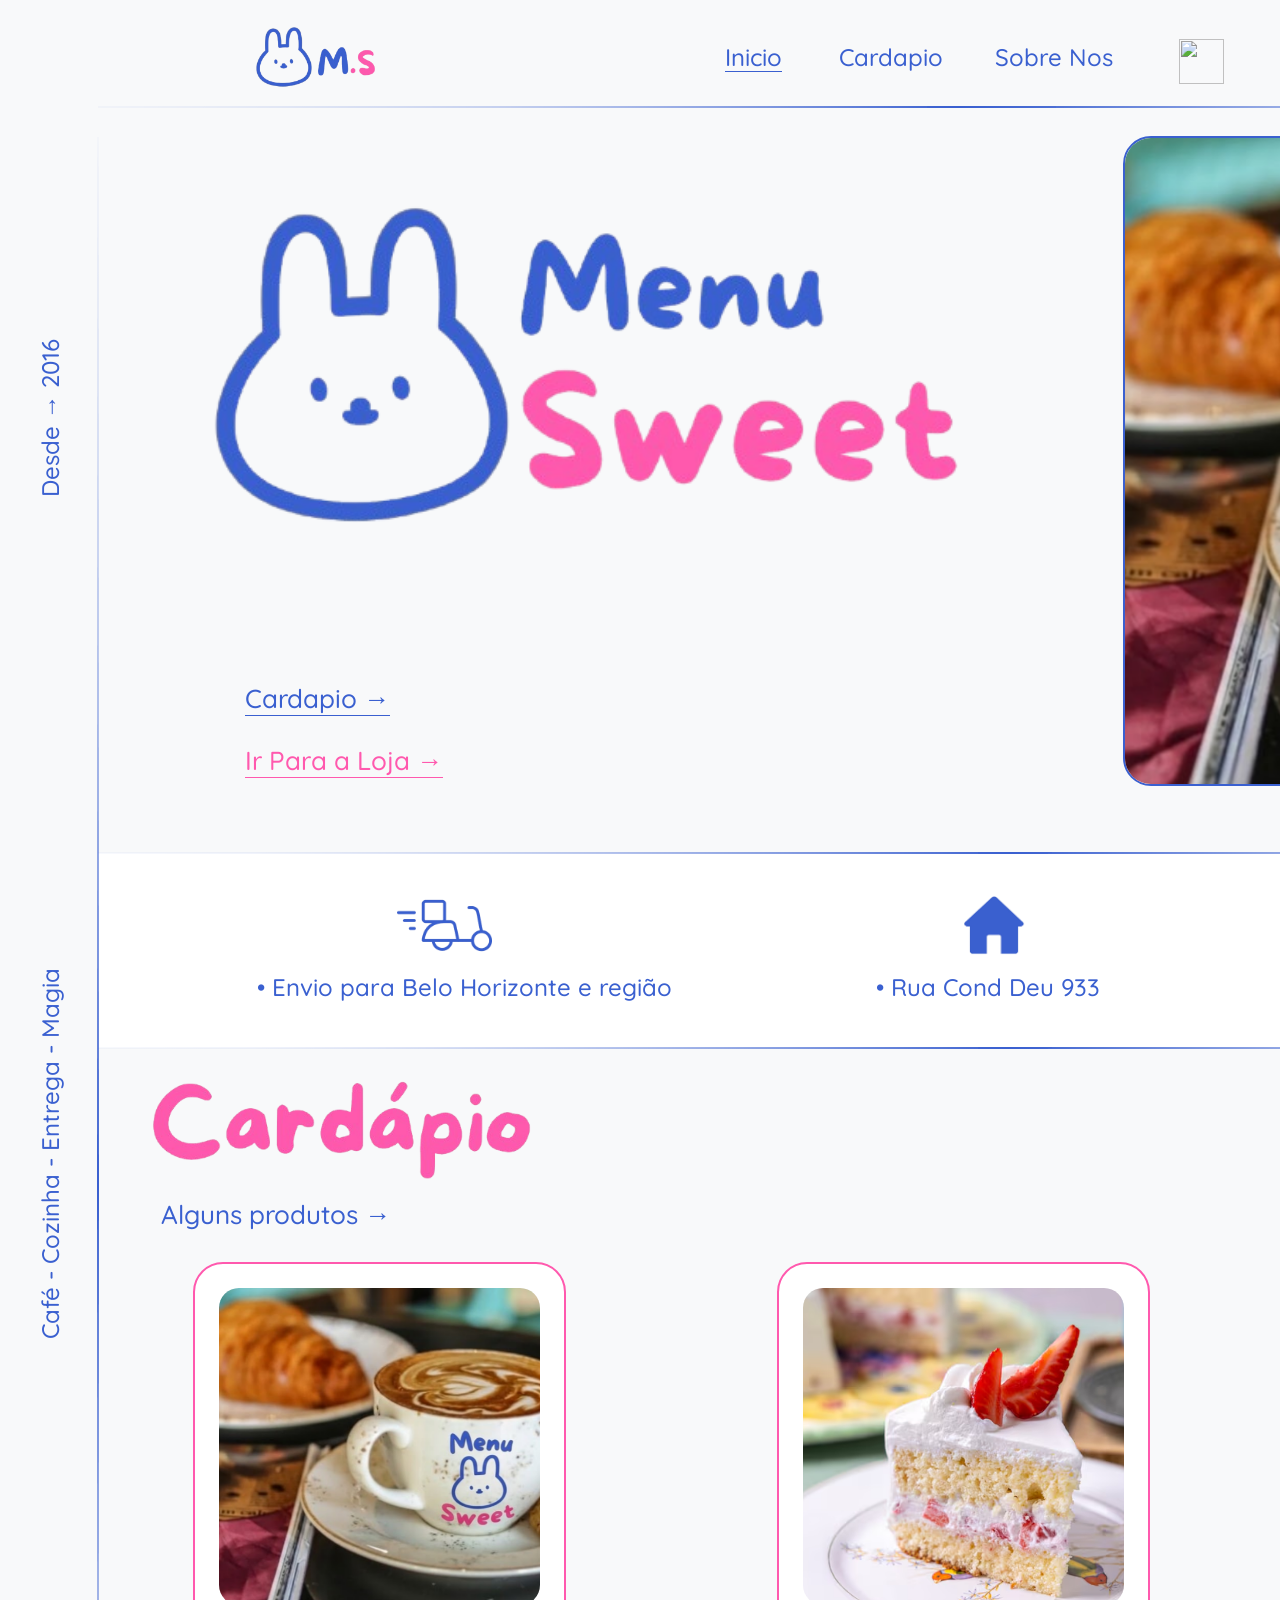
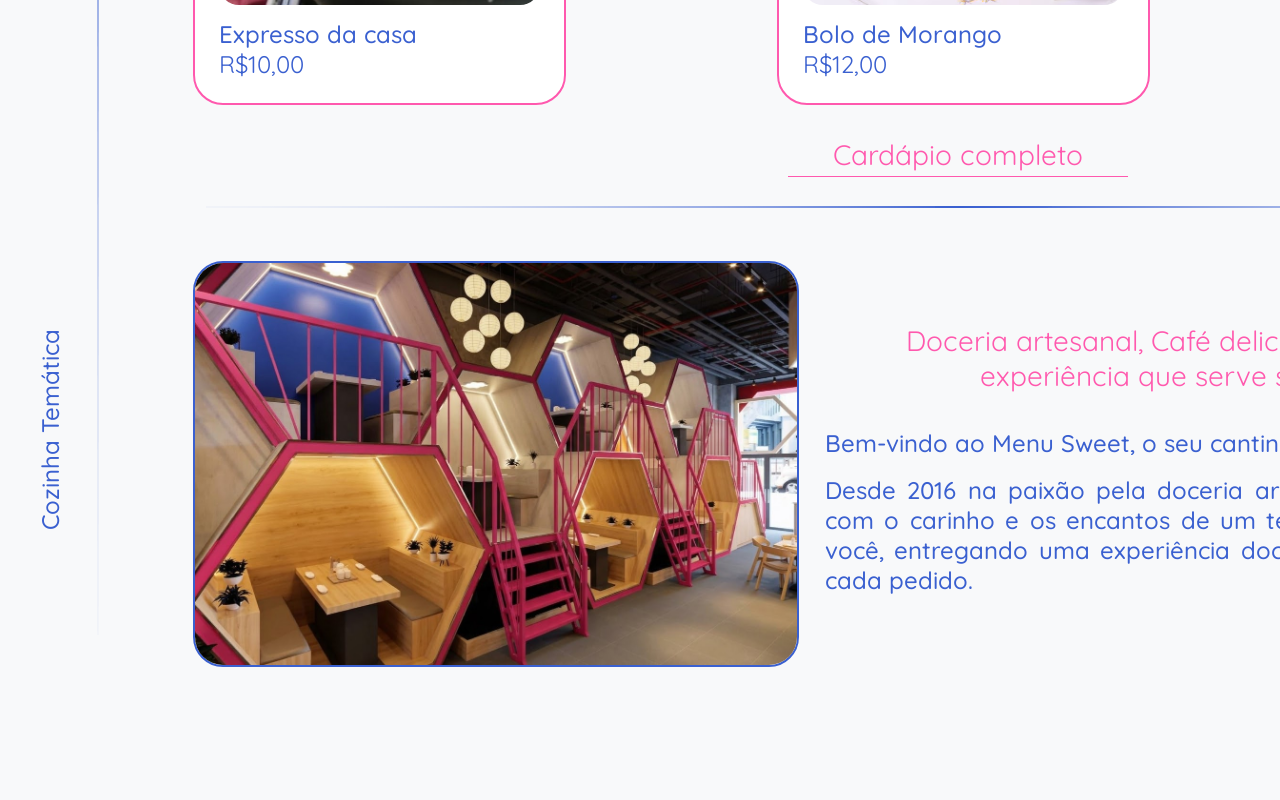
==== index.html @ 848429c4 "Rename LandingPageindex.html to index.html" ====
<!DOCTYPE html>
<html lang="pt-BR">
<head>
    <meta charset="UTF-8">
    <meta name="viewport" content="width=device-width, initial-scale=1.0">
    <link rel="stylesheet" href="landingpage.css">
    <title>Menu Sweet</title>
    <link rel="preconnect" href="https://fonts.googleapis.com">
    <link rel="preconnect" href="https://fonts.gstatic.com" crossorigin>
    <link href="https://fonts.googleapis.com/css2?family=Quicksand:wght@300..700&display=swap" rel="stylesheet">
</head>
<body>

    <header class="topo">
        <div class="topo-interno">
            <div class="linha-header"></div>

            <a href="#inicio" class="logo-pequena"><img src="logo1.png" alt="M.S"></a>

            <a href="#inicio" class="menu-link menu-inicio ativo">Inicio</a>
            <a href="#cardapio" class="menu-link menu-cardapio">Cardapio</a>
            <a href="#sobre" class="menu-link menu-sobre">Sobre Nos</a>

            <button type="button" class="btn-modo" aria-label="Alternar modo claro e escuro">
                <img src="sol.png" alt="" class="icone-sol">
                <img src="lua.png" alt="" class="icone-lua">
                <img src="lua.png" alt="" class="mini-lua">
                <img src="sol.png" alt="" class="mini-sol">
            </button>

            <a href="Cardapioindex.html" class="link-rosa topo-loja">Ir Para a Loja →</a>
        </div>
    </header>

    <div class="pagina" id="inicio">

        <img src="logo2.png" alt="Menu Sweet" class="logo-grande">

        <div class="linha-vertical"></div>

        <span class="lateral lat-desde">Desde → 2016</span>

        <a href="#cardapio" class="link-azul hero-cardapio">Cardapio →</a>
        <a href="#" class="link-rosa hero-loja">Ir Para a Loja →</a>

        <img src="fotocafe.png" alt="Café e croissant" class="foto-cafe">

        <section class="info">
            <div class="info-item item-moto">
                <div class="info-caixa"><img src="moto.png" alt="" class="info-icone icone-moto"></div>
                <p class="info-texto">• Envio para Belo Horizonte e região</p>
            </div>
            <div class="info-item item-casa">
                <div class="info-caixa"><img src="casa.png" alt="" class="info-icone icone-casa"></div>
                <p class="info-texto">• Rua Cond Deu 933</p>
            </div>
            <div class="info-item item-calen">
                <div class="info-caixa"><img src="calendario.png" alt="" class="info-icone icone-calen"></div>
                <p class="info-texto">• Entrega agendada</p>
            </div>
        </section>

        <span class="lateral lat-cafe">Café - Cozinha - Entrega - Magia</span>

        <h2 class="titulo-img titulo-cardapio" id="cardapio"><img src="Fontcardapio.png" alt="Cardápio"></h2>

        <p class="alguns">Alguns produtos →</p>

        <button type="button" class="card-produto c1">
            <img src="fotocafe.png" alt="" class="produto-foto">
            <span class="produto-texto">
                <span class="produto-nome">Expresso da casa</span>
                <span class="produto-preco">R$10,00</span>
            </span>
        </button>
        <button type="button" class="card-produto c2">
            <img src="YDJ33REZYBEMRATFQSNMTTOKQY.png" alt="" class="produto-foto">
            <span class="produto-texto">
                <span class="produto-nome">Bolo de Morango</span>
                <span class="produto-preco">R$12,00</span>
            </span>
        </button>
        <button type="button" class="card-produto c3">
            <img src="400020.jpg" alt="" class="produto-foto">
            <span class="produto-texto">
                <span class="produto-nome">Croissant Premium</span>
                <span class="produto-preco">R$12,00</span>
            </span>
        </button>

        <a href="Cardapioindex.html" class="link-rosa link-expande cardapio-completo">Cardápio completo</a>

        <div class="divisoria"></div>

        <img src="espaço.jpeg" alt="Espaço Menu Sweet" class="foto-espaco">

        <span class="lateral lat-cozinha">Cozinha Temática</span>

        <h2 class="titulo-img titulo-sobre" id="sobre"><img src="FontSobre.png" alt="Sobre Nos"></h2>

        <p class="sobre-destaque">Doceria artesanal, Café delicioso, encantos temáticos e uma experiência que serve sobretudo sabor e alegria.</p>

        <p class="sobre-boas">Bem-vindo ao Menu Sweet, o seu cantinho de magia e sabor!</p>

        <p class="sobre-descricao">Desde 2016 na paixão pela doceria artesanal e pelo café delicioso, preparados com o carinho e os encantos de um tema acolhedor. Nossa missão é cuidar de você, entregando uma experiência doce que sirva, sobretudo, sabor e alegria a cada pedido.</p>

    </div>

     <script src="script.js"></script>
</body>
</html>
---- landingpage.css ----
*{
    padding: 0;
    margin: 0;
    box-sizing: border-box;
}

:root{
    --fundo: #F8F9FA;
    --card: #FFFFFF;
    --titulo: #1E2230;
    --azul: #3A60D0;
    --rosa: #FF59AE;
    --glow: rgba(255, 89, 174, 0.4);
    --linha-fraca: rgba(58, 96, 208, 0.15);
}

:root[data-tema="escuro"]{
    --fundo: #121625;
    --card: #1B2238;
    --titulo: #F9F8FA;
    --azul: #4B72E8;
    --linha-fraca: rgba(75, 114, 232, 0.15);
}

html{
    scroll-behavior: smooth;
    scroll-padding-top: 110px;
}

body{
    background-color: var(--fundo);
    color: var(--titulo);
    font-family: "Quicksand", sans-serif;
    overflow-x: hidden;
    transition: background-color 0.3s ease-in-out, color 0.3s ease-in-out;
}

a{
    text-decoration: none;
}

.topo{
    position: fixed;
    top: 0;
    left: 0;
    width: 100%;
    background-color: var(--fundo);
    z-index: 100;
    transition: background-color 0.3s ease-in-out;
}

.linha-header,
.divisoria,
.info::before,
.info::after{
    height: 2px;
    background: linear-gradient(to right, var(--linha-fraca), var(--azul) 50%, var(--linha-fraca));
    clip-path: polygon(0 40%, 50% 0, 100% 40%, 100% 60%, 50% 100%, 0 60%);
}

.linha-vertical{
    width: 2px;
    background: linear-gradient(to bottom, var(--linha-fraca), var(--azul) 50%, var(--linha-fraca));
    clip-path: polygon(40% 0, 60% 0, 100% 50%, 60% 100%, 40% 100%, 0 50%);
    z-index: 3;
}

.menu-link{
    color: var(--azul);
    font-weight: 500;
    line-height: 30px;
    white-space: nowrap;
    transition: color 0.3s ease-in-out;
}

.menu-link::after{
    content: "";
    position: absolute;
    left: 0;
    bottom: 0;
    width: 100%;
    height: 1px;
    background-color: currentColor;
    transform: scaleX(0);
    transform-origin: center center;
    transition: transform 0.3s ease-in-out;
}

.menu-link.ativo::after,
.menu-link:hover::after{
    transform: scaleX(1);
}

.menu-link:hover{
    color: var(--rosa);
}

.btn-modo{
    padding: 0;
    background: none;
    border: none;
    cursor: pointer;
}

.btn-modo img{
    position: absolute;
    object-fit: contain;
    pointer-events: none;
    transition: opacity 0.3s ease-in-out, transform 0.3s ease-in-out;
}

.icone-sol,
.icone-lua{
    inset: 0;
    width: 100%;
    height: 100%;
}

.mini-sol,
.mini-lua{
    top: -8px;
    right: -8px;
    width: 22px;
    height: 22px;
    opacity: 0;
    transform: scale(0.5);
}

.icone-lua{
    opacity: 0;
}

.btn-modo:hover .icone-sol,
.btn-modo:hover .icone-lua{
    transform: translateY(-5px);
}

.btn-modo:hover .mini-lua{
    opacity: 1;
    transform: translateY(-5px) scale(1);
}

:root[data-tema="escuro"] .icone-sol{
    opacity: 0;
}

:root[data-tema="escuro"] .icone-lua{
    opacity: 1;
}

:root[data-tema="escuro"] .btn-modo:hover .mini-lua{
    opacity: 0;
    transform: scale(0.5);
}

:root[data-tema="escuro"] .btn-modo:hover .mini-sol{
    opacity: 1;
    transform: translateY(-5px) scale(1);
}

.link-azul,
.link-rosa{
    display: inline-block;
    font-size: 26px;
    font-weight: 500;
    line-height: 30px;
    white-space: nowrap;
    padding-bottom: 2px;
    transition: transform 0.3s ease-in-out, color 0.3s ease-in-out;
}

.link-azul{
    color: var(--azul);
}

.link-rosa{
    color: var(--rosa);
}

.link-azul::after,
.link-rosa::after{
    content: "";
    position: absolute;
    left: 0;
    bottom: 0;
    width: 100%;
    height: 1px;
    background-color: currentColor;
    transition: height 0.3s ease-in-out;
}

.link-azul:hover,
.link-rosa:hover{
    transform: translateX(14px);
}

.link-rosa.link-expande:hover{
    transform: scale(1.12);
}

.link-rosa.link-expande:hover::after{
    height: 3px;
}

.lateral{
    white-space: nowrap;
    color: var(--azul);
    font-weight: 500;
    font-size: 24px;
    line-height: 30px;
}

.logo-grande{
    pointer-events: none;
}

.foto-cafe,
.foto-espaco{
    object-fit: cover;
    border: solid 2px var(--azul);
}

.info{
    background-color: var(--card);
    transition: background-color 0.3s ease-in-out;
}

.info::before,
.info::after{
    content: "";
    position: absolute;
    left: 0;
    width: 100%;
}

.info::before{
    top: -1px;
}

.info::after{
    bottom: -1px;
}

.info-item{
    text-align: center;
}

.info-caixa{
    display: flex;
    align-items: center;
    justify-content: center;
}

.info-icone{
    display: block;
    height: auto;
}

.info-texto{
    color: var(--azul);
    font-weight: 500;
}

.titulo-img{
    line-height: 0;
}

.titulo-img img{
    display: block;
    width: 100%;
    height: auto;
}

.alguns{
    color: var(--azul);
    font-weight: 500;
    line-height: 30px;
    white-space: nowrap;
}

.card-produto{
    display: flex;
    flex-direction: column;
    gap: 14px;
    padding: 24px;
    font: inherit;
    text-align: left;
    cursor: pointer;
    -webkit-appearance: none;
    appearance: none;
    -webkit-tap-highlight-color: transparent;
    background-color: var(--card);
    border: solid 2px var(--rosa);
    border-radius: 30px;
    transition: background-color 0.3s ease-in-out, box-shadow 0.3s ease-in-out, transform 0.3s ease-in-out;
}

.card-produto:hover{
    box-shadow: 0 0 24px var(--glow);
    transform: translateY(-6px);
}

.card-produto:active{
    transform: translateY(-2px);
}

.card-produto:focus-visible{
    outline: 2px solid var(--azul);
    outline-offset: 3px;
}

.produto-foto{
    flex: 1 1 auto;
    min-height: 0;
    width: 100%;
    object-fit: cover;
    border-radius: 20px;
}

.produto-texto{
    display: flex;
    flex-direction: column;
}

.produto-nome,
.produto-preco{
    color: var(--azul);
    font-size: 24px;
    line-height: 30px;
    transition: color 0.3s ease-in-out;
}

.produto-nome{
    font-weight: 500;
}

.produto-preco{
    font-weight: 400;
    white-space: nowrap;
}

.card-produto:hover .produto-nome,
.card-produto:hover .produto-preco{
    color: var(--rosa);
}

.seta{
    color: var(--rosa);
    font-size: 30px;
    line-height: 30px;
    cursor: pointer;
}

.cardapio-completo{
    text-align: center;
    font-weight: 400;
}

.sobre-destaque{
    color: var(--rosa);
    font-weight: 400;
    text-align: center;
}

.sobre-boas,
.sobre-descricao{
    color: var(--azul);
    font-weight: 500;
}

@media (min-width: 1025px){
    .pagina{
        position: relative;
        width: 1920px;
        height: 2400px;
        margin: 0 auto;
    }

    .pagina > *{
        position: absolute;
    }

    .linha-header{
        left: 98px;
        top: 106px;
        width: 1722px;
    }

    .linha-vertical{
        left: 97px;
        top: 137px;
        height: 2098px;
    }

    .divisoria{
        left: 206px;
        top: 1806px;
        width: 1508px;
    }

    .topo{
        height: 110px;
    }

    .topo-interno{
        position: relative;
        width: 1920px;
        height: 110px;
        margin: 0 auto;
    }

    .topo-interno > *{
        position: absolute;
    }

    .logo-pequena{
        left: 247px;
        top: -14px;
    }

    .logo-pequena img{
        display: block;
        width: 149px;
        height: auto;
    }

    .menu-link{
        top: 42px;
        font-size: 24px;
    }

    .menu-inicio{ left: 725px; }
    .menu-cardapio{ left: 839px; }
    .menu-sobre{ left: 995px; }

    .btn-modo{
        left: 1179px;
        top: 39px;
        width: 45px;
        height: 45px;
    }

    .topo-loja{
        left: 1483px;
        top: 42px;
        font-size: 24px;
    }

    .lateral{
        transform: translate(-50%, -50%) rotate(-90deg);
    }

    .lat-desde{
        left: 50px;
        top: 418px;
    }

    .lat-cafe{
        left: 50px;
        top: 1153px;
    }

    .lat-cozinha{
        left: 50px;
        top: 2029px;
    }

    .logo-grande{
        left: 193px;
        top: -4px;
        width: 786px;
        height: auto;
    }

    .hero-cardapio{
        left: 245px;
        top: 684px;
    }

    .hero-loja{
        left: 245px;
        top: 746px;
    }

    .foto-cafe{
        left: 1123px;
        top: 136px;
        width: 552px;
        height: 650px;
        border-radius: 28px;
    }

    .info{
        left: 98px;
        top: 853px;
        width: 1822px;
        height: 195px;
    }

    .info-item{
        position: absolute;
        top: 32px;
        width: 600px;
    }

    .item-moto{ left: 66px; }
    .item-casa{ left: 590px; }
    .item-calen{ left: 1152px; }

    .info-caixa{
        height: 80px;
    }

    .icone-moto{ width: 95px; transform: translateX(-20px); }
    .icone-casa{ width: 62px; transform: translateX(6px); }
    .icone-calen{ width: 58px; transform: translateX(16px); }

    .info-texto{
        margin-top: 7px;
        font-size: 24px;
        line-height: 30px;
        white-space: nowrap;
    }

    .titulo-cardapio{
        left: 150px;
        top: 1131px;
        width: 382px;
        transform: translateY(-50%);
    }

    .alguns{
        left: 161px;
        top: 1200px;
        font-size: 26px;
    }

    .card-produto{
        top: 1262px;
        width: 373px;
        height: 443px;
    }

    .c1{ left: 193px; }
    .c2{ left: 777px; }
    .c3{ left: 1361px; }

    .seta{
        top: 1468px;
    }

    .seta-esq{ left: 120px; }
    .seta-dir{ left: 1769px; }

    .cardapio-completo{
        left: 788px;
        top: 1737px;
        width: 340px;
        height: 40px;
        padding: 0 0 4px;
        font-size: 28px;
        line-height: 36px;
    }

    .foto-espaco{
        left: 193px;
        top: 1861px;
        width: 606px;
        height: 406px;
        border-radius: 30px;
    }

    .titulo-sobre{
        right: 151px;
        top: 1865px;
        width: 380px;
        transform: translateY(-50%);
    }

    .sobre-destaque{
        left: 828px;
        top: 1923px;
        width: 940px;
        font-size: 28px;
        line-height: 35px;
    }

    .sobre-boas{
        left: 825px;
        top: 2028px;
        width: 945px;
        font-size: 24px;
        line-height: 30px;
    }

    .sobre-descricao{
        left: 825px;
        top: 2075px;
        width: 945px;
        font-size: 24px;
        line-height: 30px;
        text-align: justify;
    }
}

@media (max-width: 1024px){
    html{
        scroll-padding-top: 100px;
    }

    .topo{
        padding: 6px 16px 8px;
    }

    .topo-interno{
        display: flex;
        flex-wrap: wrap;
        align-items: center;
        column-gap: 14px;
        row-gap: 2px;
    }

    .linha-header,
    .linha-vertical,
    .lateral,
    .seta{
        display: none;
    }

    .logo-pequena{
        flex: 1 1 calc(100% - 60px);
    }

    .logo-pequena img{
        display: block;
        width: 92px;
        height: auto;
        margin: -24px 0 -24px -4px;
    }

    .btn-modo{
        position: relative;
        width: 38px;
        height: 38px;
    }

    .mini-sol,
    .mini-lua{
        top: -6px;
        right: -6px;
        width: 18px;
        height: 18px;
    }

    .menu-link{
        position: relative;
        font-size: 14px;
    }

    .topo-loja{
        position: relative;
        margin-left: auto;
        font-size: 13px;
    }

    .pagina{
        display: flex;
        flex-direction: column;
        width: 100%;
        padding: 100px 20px 40px;
    }

    .logo-grande{
        order: -4;
        display: block;
        width: 100%;
        max-width: 440px;
        height: auto;
        margin: 0 auto;
    }

    .foto-cafe{
        order: -3;
        width: 100%;
        height: 280px;
        margin-top: 8px;
        border-radius: 24px;
    }

    .hero-cardapio,
    .hero-loja{
        position: relative;
        align-self: flex-start;
        font-size: 22px;
    }

    .hero-cardapio{
        order: -2;
        margin-top: 20px;
    }

    .hero-loja{
        order: -1;
        margin-top: 14px;
    }

    .info{
        position: relative;
        margin: 32px -20px 0;
        padding: 20px;
    }

    .info-item{
        padding: 12px 0;
    }

    .info-caixa{
        height: 64px;
    }

    .icone-moto{ width: 76px; }
    .icone-casa{ width: 50px; }
    .icone-calen{ width: 46px; }

    .info-texto{
        margin-top: 6px;
        font-size: 17px;
        line-height: 24px;
    }

    .titulo-cardapio{
        width: min(70%, 300px);
        margin: 36px 0 6px;
    }

    .alguns{
        margin-bottom: 16px;
        font-size: 20px;
    }

    .card-produto{
        flex-direction: row;
        gap: 12px;
        width: 100%;
        height: 150px;
        padding: 12px;
        margin-bottom: 16px;
        border-radius: 24px;
    }

    .produto-foto{
        order: 2;
        flex: 0 0 118px;
        width: 118px;
        height: 100%;
        border-radius: 10px;
    }

    .produto-texto{
        order: 1;
        flex: 1 1 auto;
        min-width: 0;
        padding: 4px 0 4px 4px;
        justify-content: space-between;
    }

    .produto-nome,
    .produto-preco{
        font-size: 18px;
        line-height: 24px;
    }

    .cardapio-completo{
        position: relative;
        align-self: center;
        margin-top: 8px;
        padding: 0 28px 4px;
        font-size: 22px;
    }

    .divisoria{
        width: 100%;
        margin: 32px 0;
    }

    .foto-espaco{
        width: 100%;
        height: 240px;
        border-radius: 24px;
    }

    .titulo-sobre{
        align-self: center;
        width: min(60%, 260px);
        margin: 28px 0 10px;
    }

    .sobre-destaque{
        font-size: 20px;
        line-height: 28px;
    }

    .sobre-boas{
        margin-top: 20px;
        font-size: 19px;
        line-height: 28px;
    }

    .sobre-descricao{
        margin-top: 10px;
        font-size: 17px;
        line-height: 26px;
    }
}
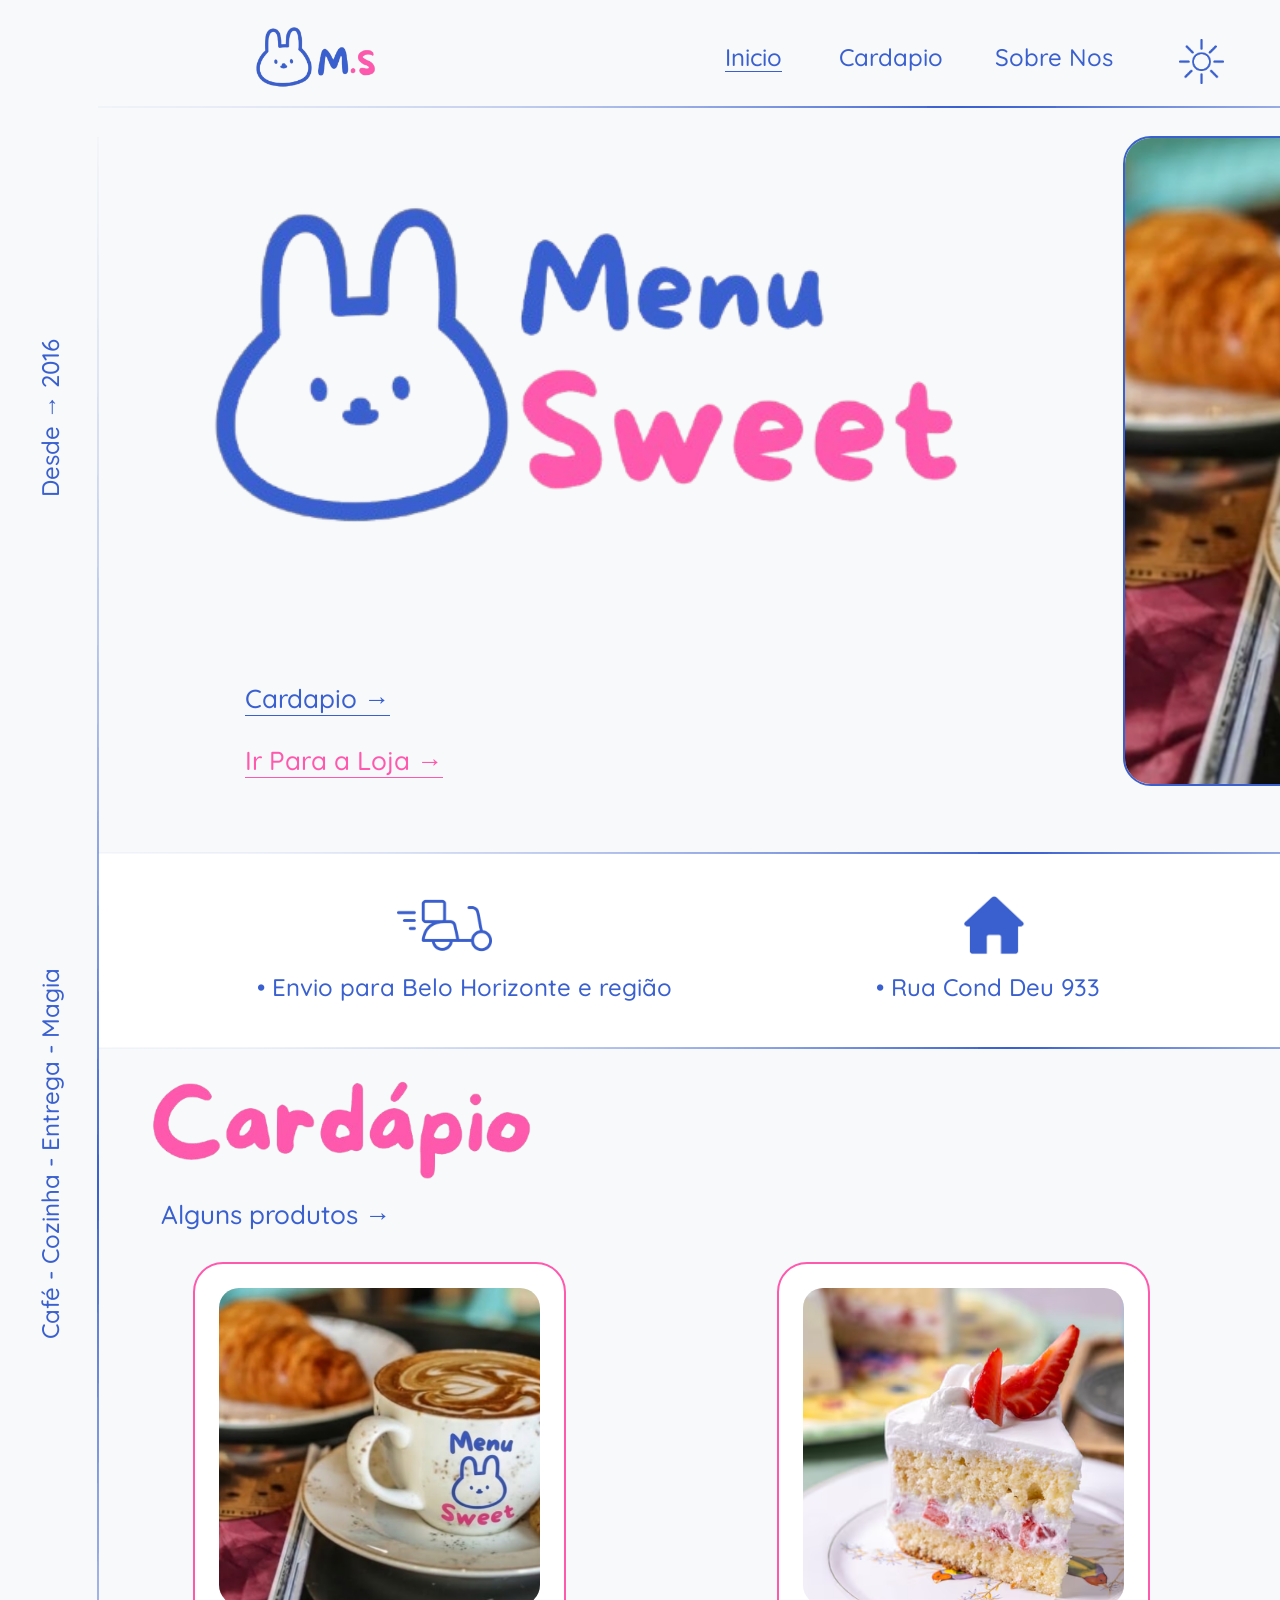
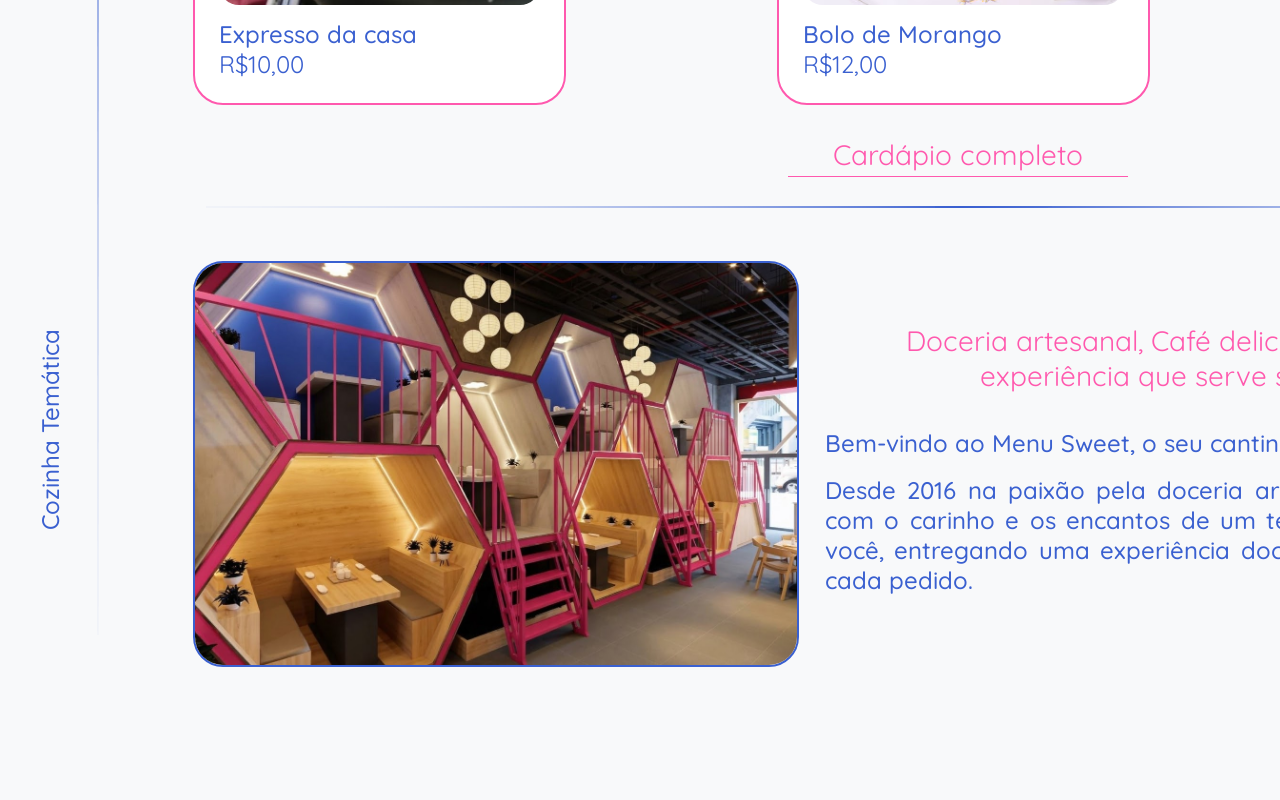
==== commit 8ea55948: "Update index.html" ====
--- a/index.html
+++ b/index.html
@@ -22,10 +22,10 @@
             <a href="#sobre" class="menu-link menu-sobre">Sobre Nos</a>
 
             <button type="button" class="btn-modo" aria-label="Alternar modo claro e escuro">
-                <img src="sol.png" alt="" class="icone-sol">
+                <img src="Sol.png" alt="" class="icone-sol">
                 <img src="lua.png" alt="" class="icone-lua">
                 <img src="lua.png" alt="" class="mini-lua">
-                <img src="sol.png" alt="" class="mini-sol">
+                <img src="Sol.png" alt="" class="mini-sol">
             </button>
 
             <a href="Cardapioindex.html" class="link-rosa topo-loja">Ir Para a Loja →</a>
